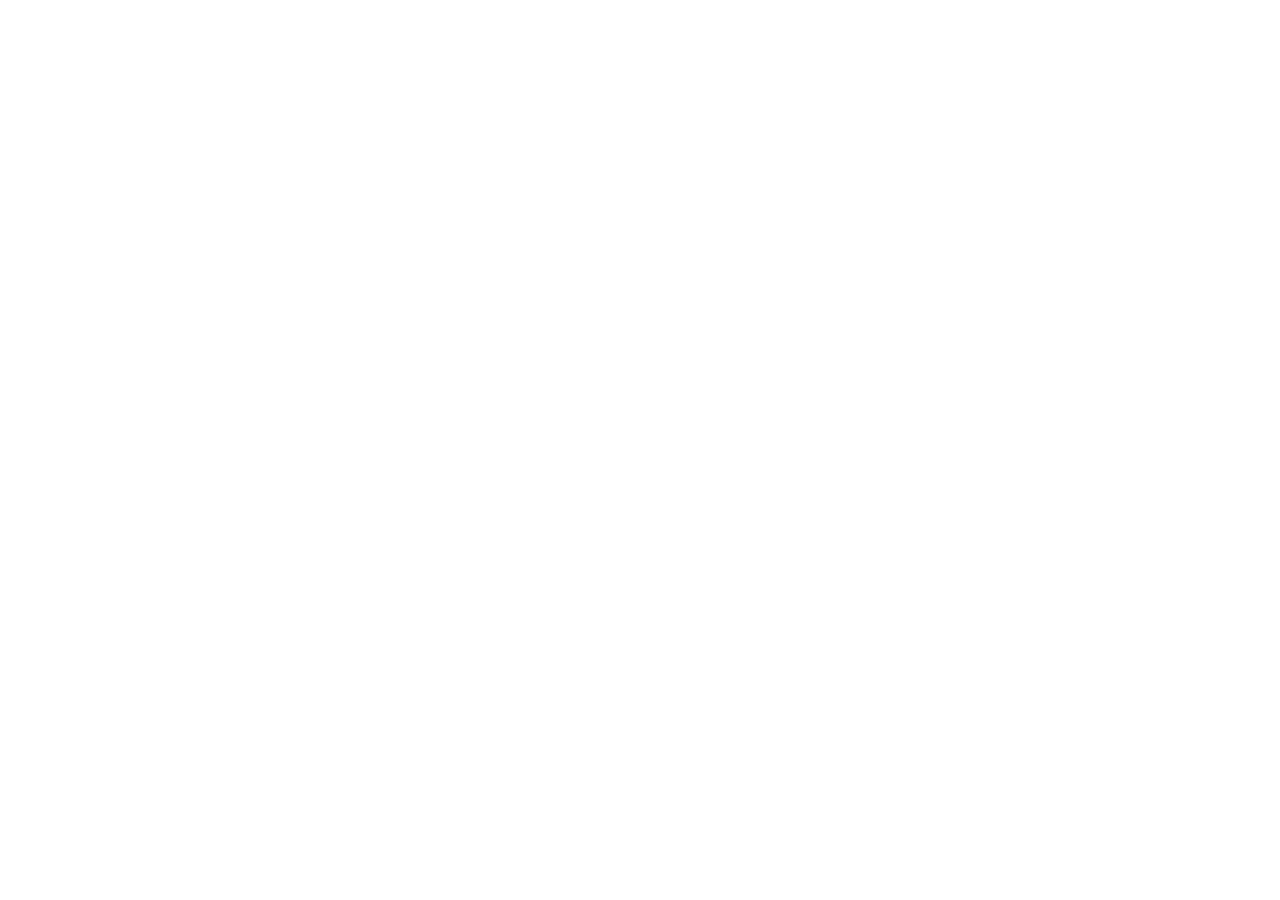
==== index.html @ 2b7c43f0 "Add files via upload" ====
<!DOCTYPE html>
<html lang="en">
<head>
  <meta charset="UTF-8">
  <meta name="viewport" content="width=device-width, initial-scale=1.0">
  <title>Logic Gate Simulator</title>
  <link rel="stylesheet" href="css/main.css">
</head>
<body>
  <div id="app"></div>
  <script type="module" src="js/main.js"></script>
</body>
</html>
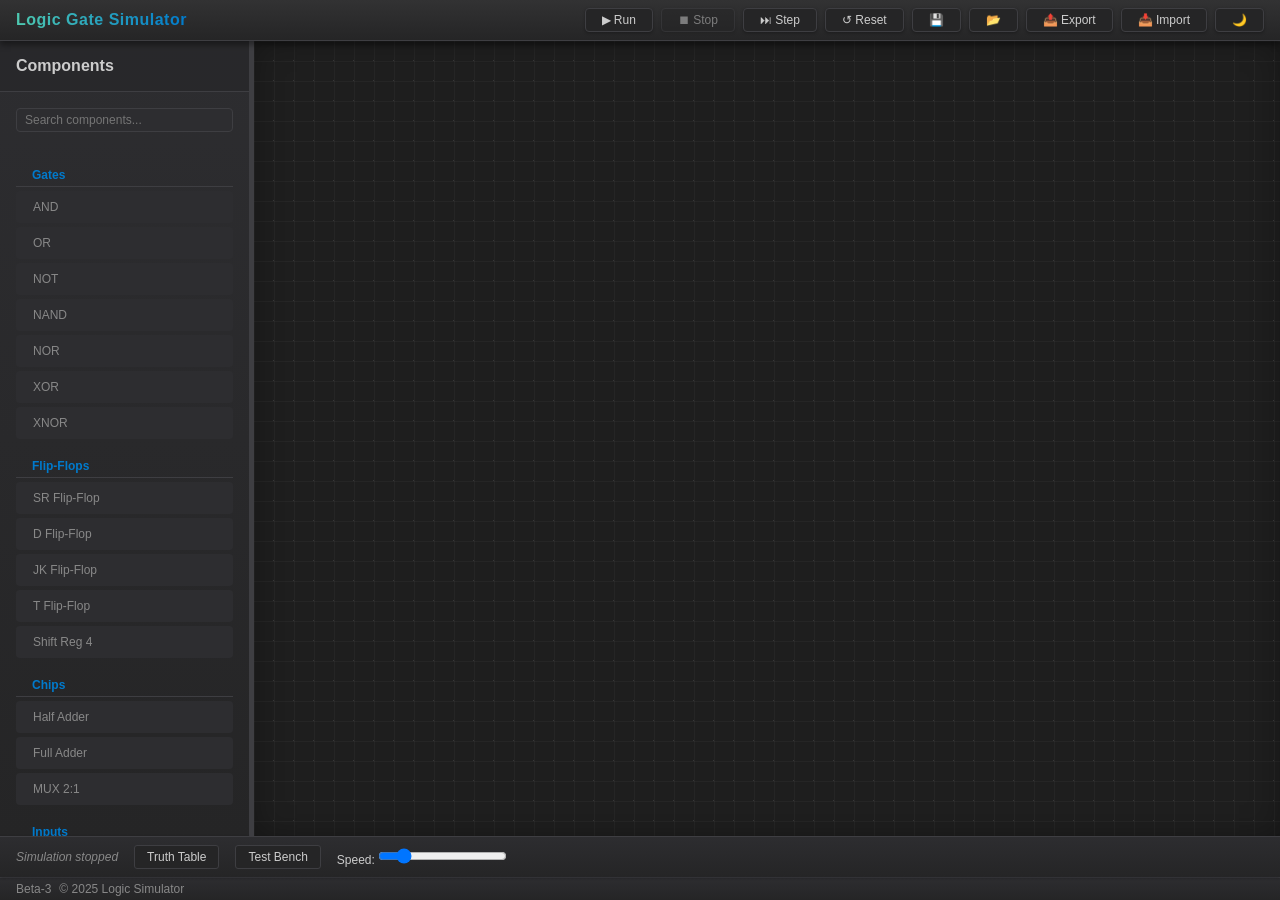
==== commit 3a182766: "Normalize formatting and add Component.reset Normalize whitespace/line endings across multiple CSS, " ====
--- a/index.html
+++ b/index.html
@@ -1,13 +1,13 @@
-<!DOCTYPE html>
-<html lang="en">
-<head>
-  <meta charset="UTF-8">
-  <meta name="viewport" content="width=device-width, initial-scale=1.0">
-  <title>Logic Gate Simulator</title>
-  <link rel="stylesheet" href="css/main.css">
-</head>
-<body>
-  <div id="app"></div>
-  <script type="module" src="js/main.js"></script>
-</body>
-</html>+<!DOCTYPE html>
+<html lang="en">
+<head>
+  <meta charset="UTF-8">
+  <meta name="viewport" content="width=device-width, initial-scale=1.0">
+  <title>Logic Gate Simulator</title>
+  <link rel="stylesheet" href="css/main.css">
+</head>
+<body>
+  <div id="app"></div>
+  <script type="module" src="js/main.js"></script>
+</body>
+</html>
--- a/css/main.css
+++ b/css/main.css
@@ -0,0 +1,118 @@
+@import url('theme.css');
+@import url('header.css');
+@import url('sidebar.css');
+@import url('canvas.css');
+@import url('toolbar.css');
+@import url('footer.css');
+@import url('components.css');
+
+* {
+  margin: 0;
+  padding: 0;
+  box-sizing: border-box;
+}
+
+html, body {
+  height: 100%;
+  background-color: var(--color-bg);
+  color: var(--color-text);
+  font-family: var(--font-family);
+  font-size: var(--font-size-md);
+  overflow: hidden;
+}
+
+#app {
+  --sidebar-width: 250px;
+  --right-panel-width: 0px;
+  display: grid;
+  grid-template-rows: auto 1fr auto auto;
+  grid-template-columns: var(--sidebar-width) 4px 1fr var(--right-panel-width);
+  grid-template-areas:
+    "header  header  header  header"
+    "sidebar splitter canvas right"
+    "toolbar toolbar toolbar toolbar"
+    "footer  footer  footer  footer";
+  height: 100vh;
+  width: 100vw;
+}
+
+#splitter {
+  grid-area: splitter;
+  background: var(--color-border);
+  cursor: col-resize;
+  transition: background var(--transition-speed);
+  user-select: none;
+  z-index: 10;
+}
+#splitter:hover,
+#splitter.active {
+  background: var(--color-accent);
+}
+
+#right-panel {
+  grid-area: right;
+  background: var(--color-surface);
+  border-left: 1px solid var(--color-border);
+  overflow: hidden;
+  transition: width 0.3s ease;
+  width: var(--right-panel-width);
+  box-shadow: var(--shadow-md);
+}
+
+/* ---------- Responsive Layouts ---------- */
+
+@media (max-width: 1024px) {
+  #app {
+    grid-template-columns: 0px 0px 1fr 0px;
+    grid-template-areas:
+      "header header header header"
+      "canvas canvas canvas canvas"
+      "toolbar toolbar toolbar toolbar"
+      "footer footer footer footer";
+  }
+  #sidebar {
+    position: fixed;
+    top: 0;
+    left: 0;
+    height: 100vh;
+    width: 250px;
+    transform: translateX(-100%);
+    transition: transform 0.3s ease;
+    z-index: 30;
+  }
+  #sidebar.open {
+    transform: translateX(0);
+  }
+  #splitter {
+    display: none;
+  }
+  #right-panel {
+    position: fixed;
+    top: 0;
+    right: 0;
+    height: 100vh;
+    width: 300px;
+    transform: translateX(100%);
+    transition: transform 0.3s ease;
+    z-index: 25;
+  }
+  #right-panel.open {
+    transform: translateX(0);
+  }
+}
+
+@media (max-width: 767px) {
+  #toolbar {
+    grid-area: toolbar;
+    padding: var(--space-xs);
+    justify-content: space-around;
+    flex-wrap: wrap;
+    gap: var(--space-xs);
+  }
+  #footer {
+    display: none;
+  }
+  #canvas-container {
+    overflow: auto;
+  }
+}
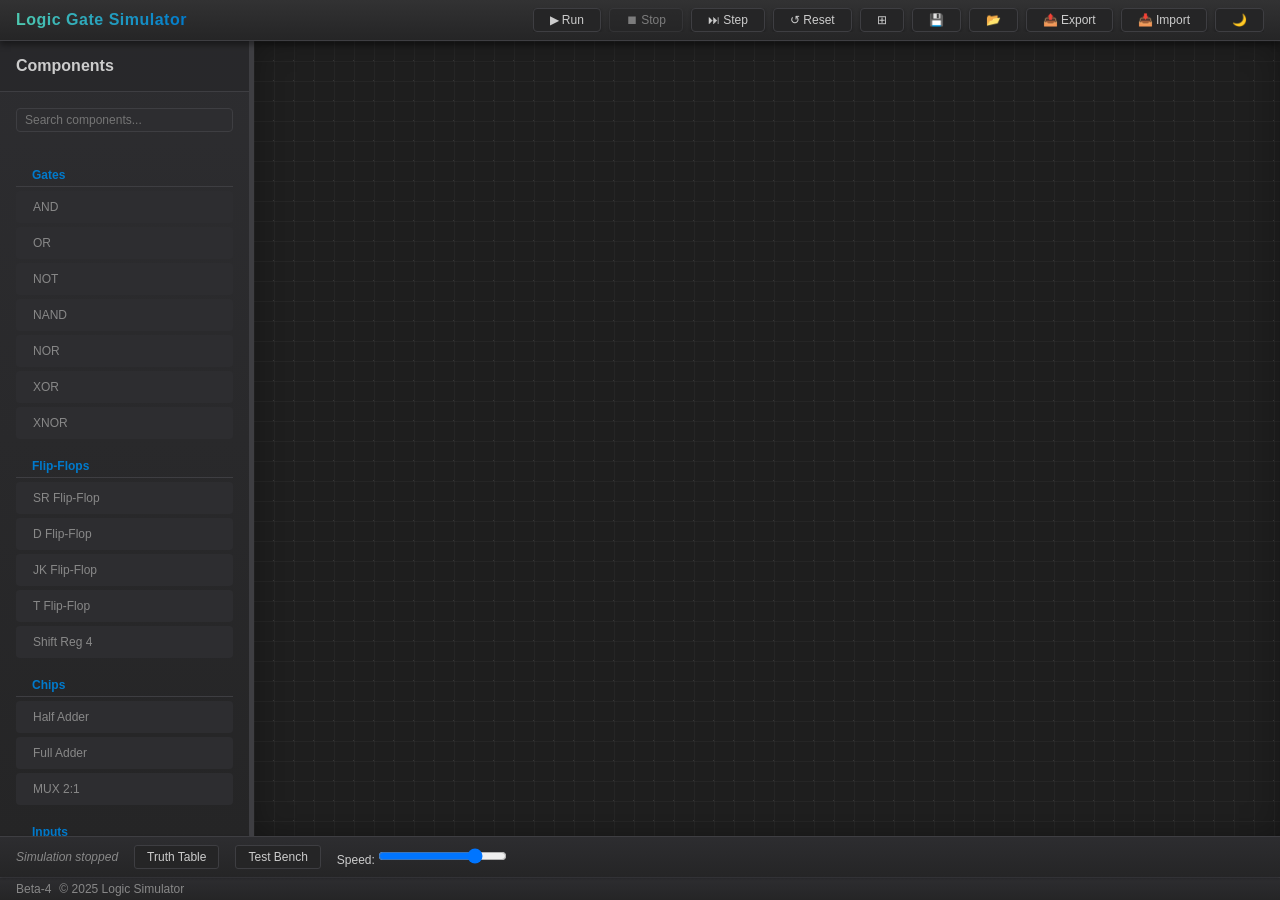
==== commit a0213d23: "Refactor engine to use Circuit model Introduce a pure Circuit data model and migrate Engine to use i" ====
--- a/index.html
+++ b/index.html
@@ -7,7 +7,9 @@
   <link rel="stylesheet" href="css/main.css">
 </head>
 <body>
-  <div id="app"></div>
+  <div id="app" role="application" aria-label="Logic Gate Simulator application">
+    <!-- The header, sidebar, canvas, etc. are built dynamically by JS -->
+  </div>
   <script type="module" src="js/main.js"></script>
 </body>
-</html>
+</html>
--- a/css/main.css
+++ b/css/main.css
@@ -5,6 +5,7 @@
 @import url('toolbar.css');
 @import url('footer.css');
 @import url('components.css');
+@import url('toast.css');
 
 * {
   margin: 0;
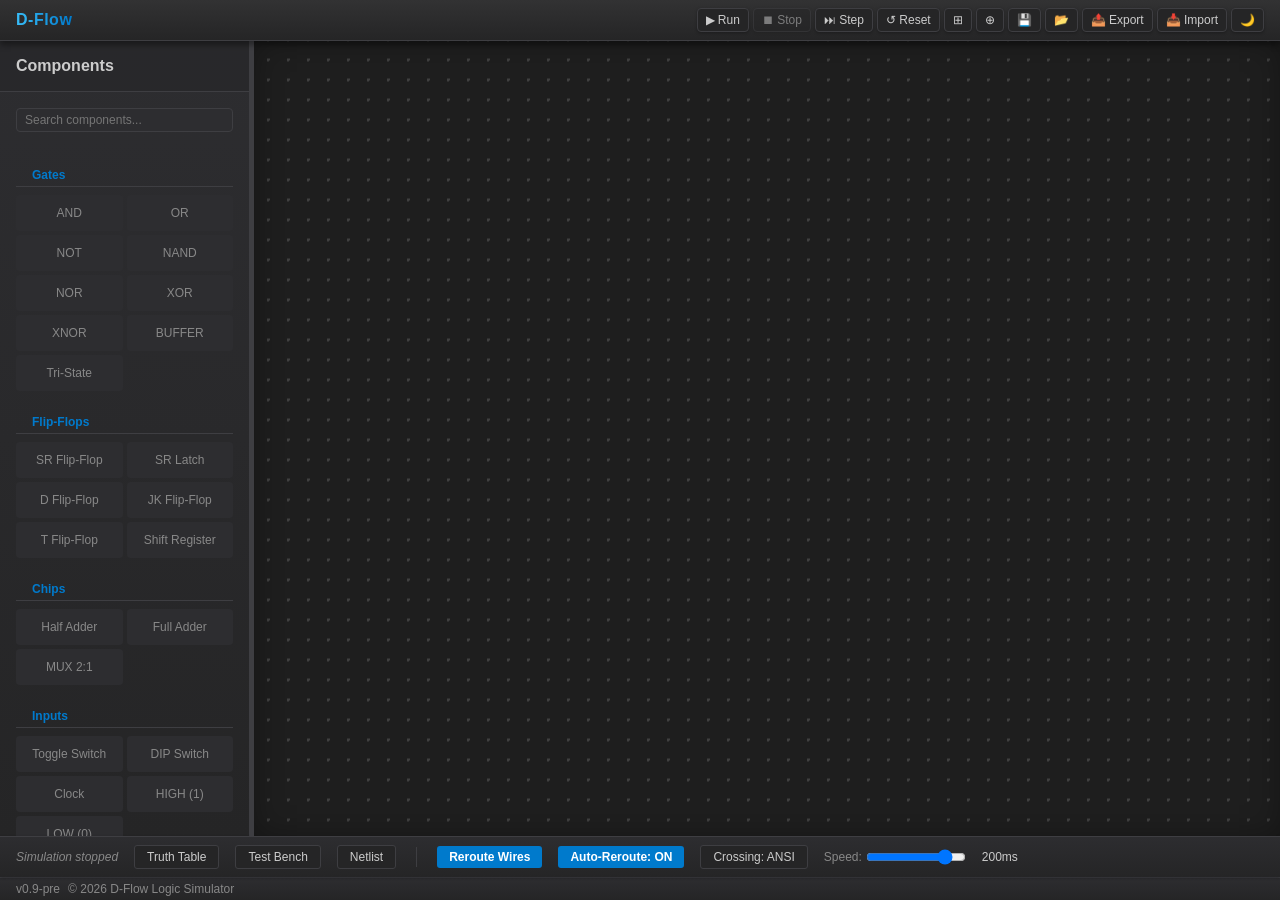
==== commit 6b40c282: "Rebrand to D-Flow and add favicons Rename the app from "Logic Gate Simulator" to "D-Flow" across the" ====
--- a/index.html
+++ b/index.html
@@ -3,13 +3,15 @@
 <head>
   <meta charset="UTF-8">
   <meta name="viewport" content="width=device-width, initial-scale=1.0">
-  <title>Logic Gate Simulator</title>
+  <title>D-Flow Logic Simulator</title>
+  <link rel="icon" type="image/svg+xml" href="favicon.svg">
+  <link rel="icon" type="image/x-icon" href="favicon.ico">
   <link rel="stylesheet" href="css/main.css">
 </head>
 <body>
-  <div id="app" role="application" aria-label="Logic Gate Simulator application">
+  <div id="app" role="application" aria-label="D-Flow Logic Simulator">
     <!-- The header, sidebar, canvas, etc. are built dynamically by JS -->
   </div>
   <script type="module" src="js/main.js"></script>
 </body>
-</html>+</html>
--- a/css/main.css
+++ b/css/main.css
@@ -60,6 +60,22 @@
   box-shadow: var(--shadow-md);
 }
 
+/* HP-5 FIX: Sidebar overlay backdrop for mobile */
+.sidebar-backdrop {
+  display: none;
+  position: fixed;
+  top: 0;
+  left: 0;
+  width: 100%;
+  height: 100%;
+  background: rgba(0, 0, 0, 0.5);
+  z-index: 29;
+  transition: opacity 0.3s ease;
+}
+.sidebar-backdrop.visible {
+  display: block;
+}
+
 /* ---------- Responsive Layouts ---------- */
 
 @media (max-width: 1024px) {
@@ -105,15 +121,25 @@
 @media (max-width: 767px) {
   #toolbar {
     grid-area: toolbar;
-    padding: var(--space-xs);
+    padding: 6px 8px;
     justify-content: space-around;
     flex-wrap: wrap;
-    gap: var(--space-xs);
+    gap: 6px;
   }
   #footer {
     display: none;
   }
-  #canvas-container {
-    overflow: auto;
+  /* Ensure header controls have enough touch space */
+  #header .header-controls {
+    gap: 6px;
   }
 }
+
+@media (prefers-reduced-motion: reduce) {
+  *, *::before, *::after {
+    animation-duration: 0.01ms !important;
+    animation-iteration-count: 1 !important;
+    transition-duration: 0.01ms !important;
+    scroll-behavior: auto !important;
+  }
+}
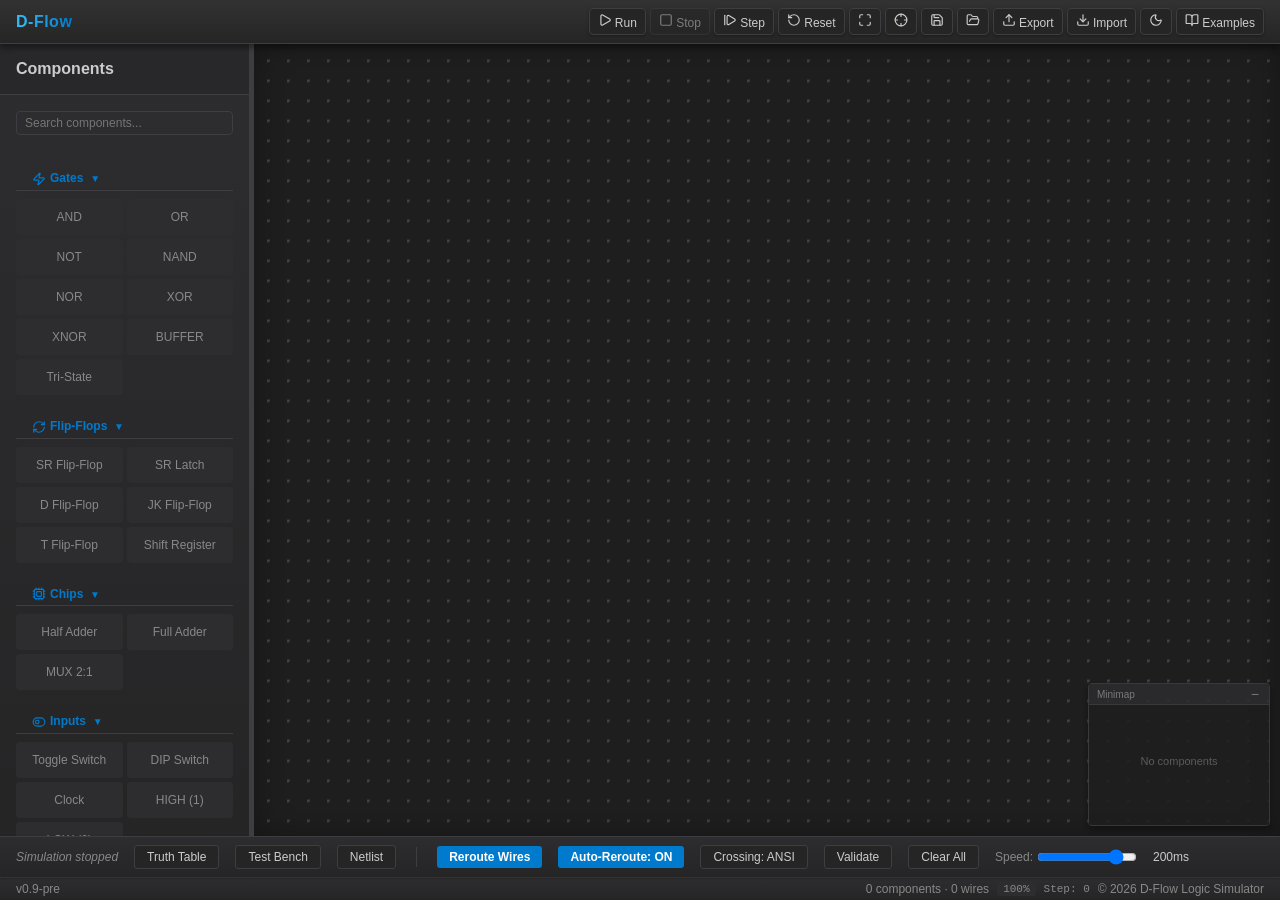
==== commit 8904c79b: "Add Lucide icons and high-contrast styles Introduce Lucide SVG icons and a small helper to standardi" ====
--- a/index.html
+++ b/index.html
@@ -12,6 +12,7 @@
   <div id="app" role="application" aria-label="D-Flow Logic Simulator">
     <!-- The header, sidebar, canvas, etc. are built dynamically by JS -->
   </div>
+  <script src="js/lib/lucide.js"></script>
   <script type="module" src="js/main.js"></script>
 </body>
 </html>
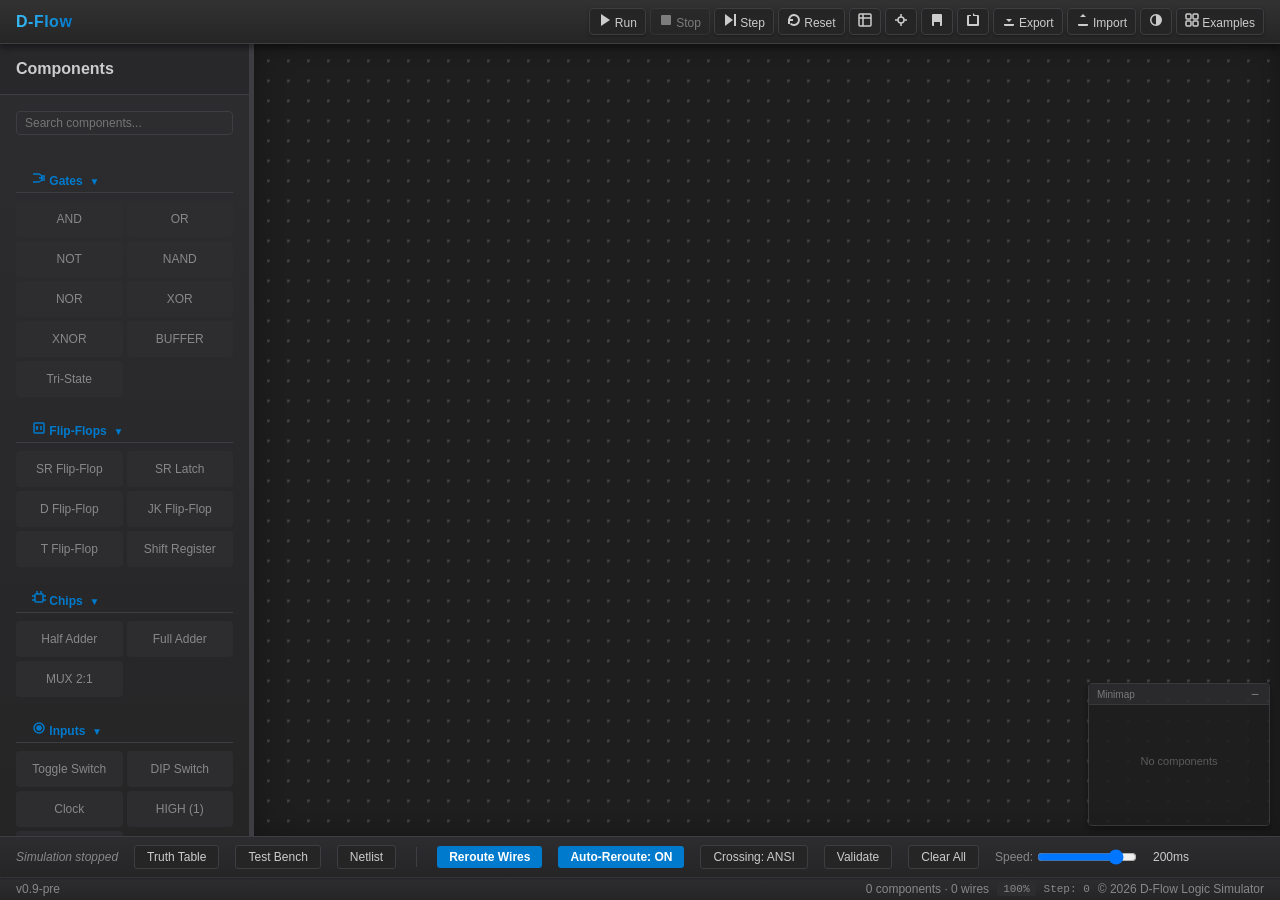
==== commit a359d489: "Improve routing, crossings, and inline SVG icons Multiple fixes and refactors across routing, wire r" ====
--- a/index.html
+++ b/index.html
@@ -12,7 +12,6 @@
   <div id="app" role="application" aria-label="D-Flow Logic Simulator">
     <!-- The header, sidebar, canvas, etc. are built dynamically by JS -->
   </div>
-  <script src="js/lib/lucide.js"></script>
   <script type="module" src="js/main.js"></script>
 </body>
 </html>
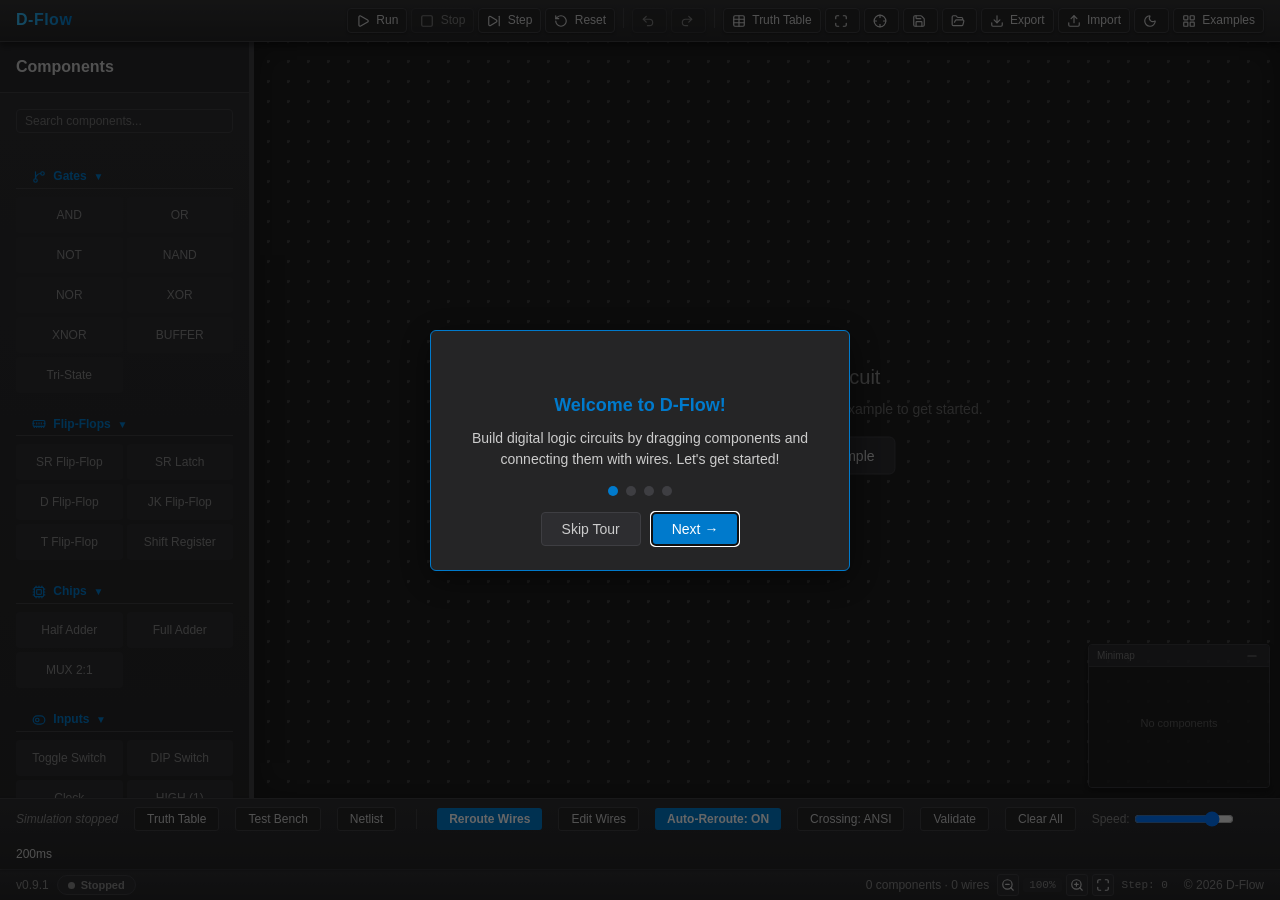
==== commit 97e3734c: "icons" ====
--- a/index.html
+++ b/index.html
@@ -12,6 +12,7 @@
   <div id="app" role="application" aria-label="D-Flow Logic Simulator">
     <!-- The header, sidebar, canvas, etc. are built dynamically by JS -->
   </div>
+  <script src="js/lib/lucide.js"></script>
   <script type="module" src="js/main.js"></script>
 </body>
 </html>
--- a/css/main.css
+++ b/css/main.css
@@ -143,3 +143,50 @@
     scroll-behavior: auto !important;
   }
 }
+
+/* ===== Lucide Icon Styling ===== */
+.lucide-icon {
+  display: inline-flex;
+  align-items: center;
+  justify-content: center;
+  vertical-align: middle;
+}
+
+.lucide-icon svg {
+  width: 100%;
+  height: 100%;
+}
+
+/* Ensure header buttons with lucide icons are properly aligned */
+.header-btn .lucide-icon {
+  margin-right: 3px;
+}
+
+/* Footer zoom buttons: lucide icon sizing */
+.footer-zoom-btn .lucide-icon svg {
+  width: 14px;
+  height: 14px;
+}
+
+/* Mobile delete button: lucide icon sizing */
+#mobile-delete-btn .lucide-icon svg {
+  width: 18px;
+  height: 18px;
+}
+
+/* Minimap toggle button: lucide icon sizing */
+.minimap-toggle .lucide-icon svg {
+  width: 14px;
+  height: 14px;
+}
+
+/* Help overlay close button: lucide icon sizing */
+.help-close-btn .lucide-icon svg {
+  width: 18px;
+  height: 18px;
+}
+
+/* Group headers: lucide icon alignment */
+.group-header .lucide-icon {
+  margin-right: 4px;
+}
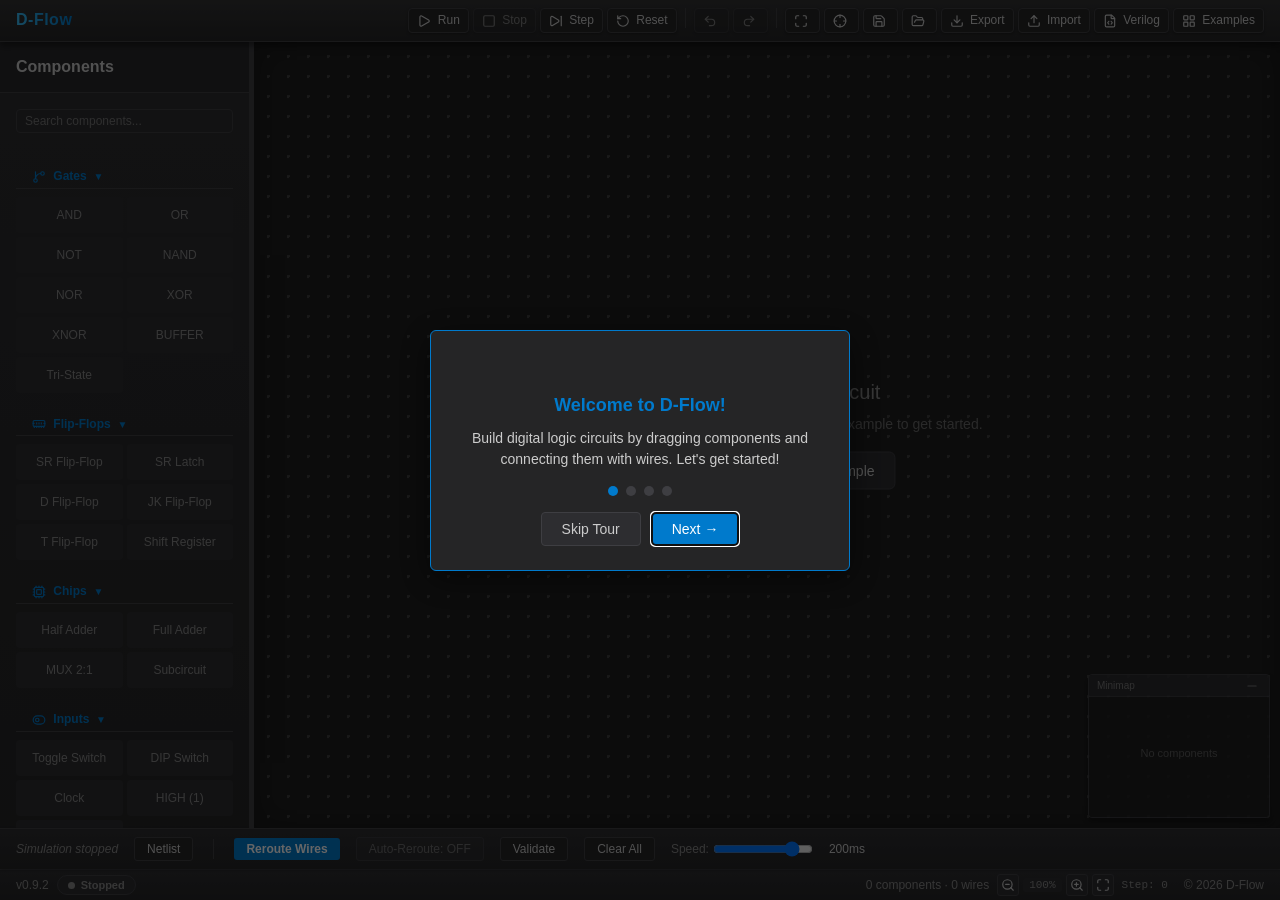
==== commit db24cc7c: "clean up" ====
--- a/index.html
+++ b/index.html
@@ -1,5 +1,5 @@
 <!DOCTYPE html>
-<html lang="en">
+<html lang="en" data-theme="dark">
 <head>
   <meta charset="UTF-8">
   <meta name="viewport" content="width=device-width, initial-scale=1.0">
